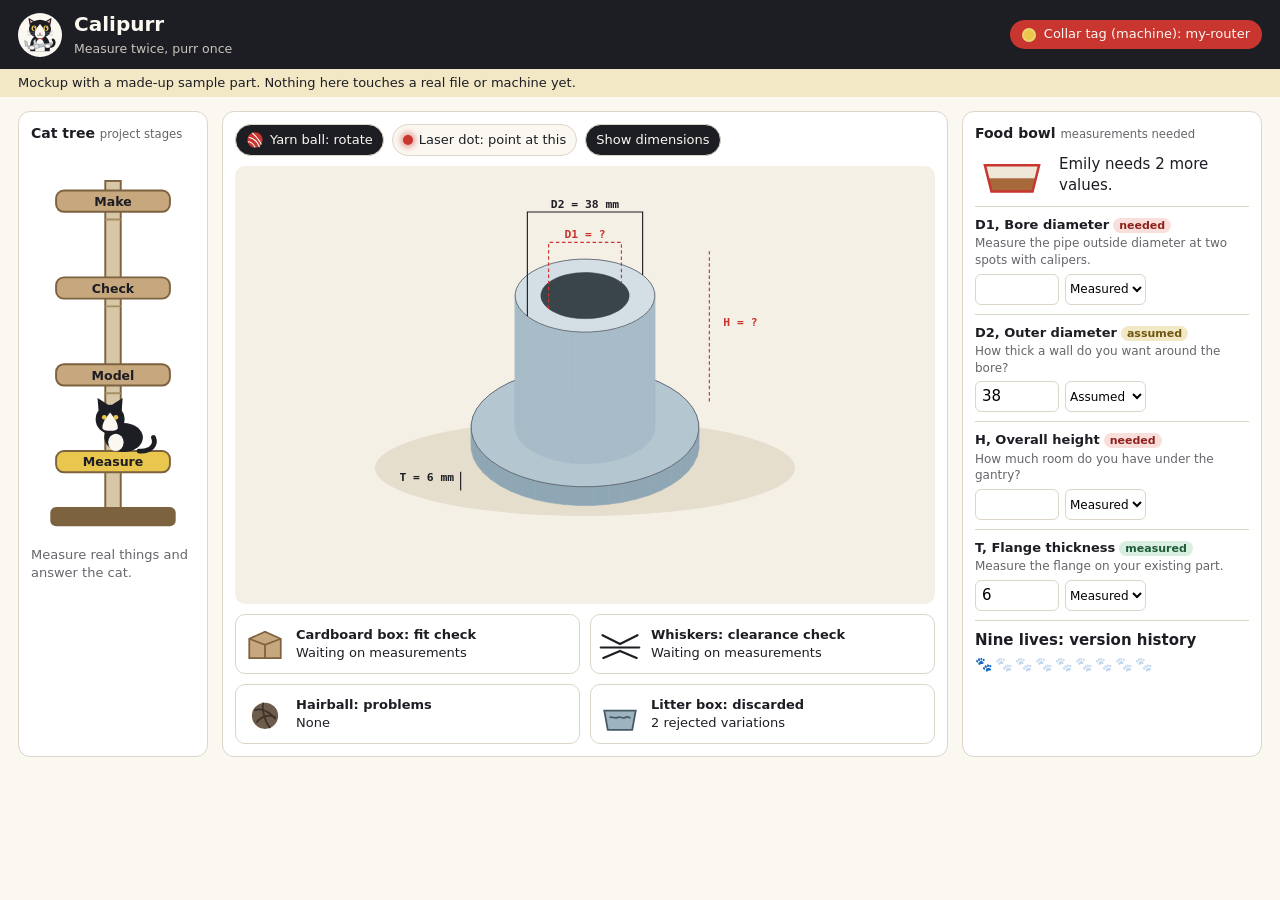
==== docs/mockup.html @ f8ed78a1 "Start calipurr: machine profiles, skill, mascot, and GUI mockup Add the machine profile CLI, which s" ====
<!DOCTYPE html>
<html lang="en">
<head>
<meta charset="utf-8">
<meta name="viewport" content="width=device-width, initial-scale=1">
<title>Calipurr GUI mockup</title>
<style>
:root{--ink:#1d1d24;--paper:#fbf8f1;--panel:#fff;--line:#dcd6c8;--muted:#68646b;--red:#c8362f;--gold:#b8901c;--green:#2d7a4e}
*{box-sizing:border-box}
body{margin:0;background:var(--paper);color:var(--ink);font:15px/1.4 ui-rounded,"SF Pro Rounded",system-ui,sans-serif}
header{display:flex;align-items:center;gap:12px;padding:10px 18px;background:var(--ink);color:var(--paper)}
header img{width:44px;height:44px;background:var(--paper);border-radius:50%;padding:2px}
header h1{font-size:20px;margin:0}
header small{color:#c9c5ba}
.tag{margin-left:auto;display:flex;align-items:center;gap:8px;background:var(--red);padding:5px 12px;border-radius:999px;font-size:13px}
.tag i{width:14px;height:14px;border-radius:50%;background:#e9c74e;border:2px solid #fff3}
.banner{background:#f3e8c6;padding:5px 18px;font-size:13px}
main{display:grid;grid-template-columns:190px minmax(0,1fr) 300px;gap:14px;padding:14px 18px;max-width:1320px;margin:auto}
.card{background:var(--panel);border:1px solid var(--line);border-radius:12px;padding:12px}
h2{font-size:14px;margin:0 0 8px}
h2 small{font-weight:400;color:var(--muted)}
.tree svg{width:100%;display:block}
.perch{cursor:pointer}
.perch rect{fill:#c7a77d;stroke:#7d6240;stroke-width:2}
.perch.on rect{fill:#e9c74e}
.perch text{font:700 13px system-ui;fill:var(--ink);pointer-events:none;text-anchor:middle}
.perch:focus-visible rect{stroke:var(--red);stroke-width:4}
#stagecat{transition:transform .45s cubic-bezier(.3,1.4,.5,1)}
.stage-note{font-size:13px;color:var(--muted);margin:8px 0 0}
.tools{display:flex;gap:8px;margin-bottom:10px;flex-wrap:wrap}
.tools button{display:flex;align-items:center;gap:6px;font:inherit;font-size:13px;padding:6px 10px;background:var(--paper);border:1px solid var(--line);border-radius:999px;cursor:pointer;color:var(--ink)}
.tools button[aria-pressed=true]{background:var(--ink);color:var(--paper)}
.tools .dot{width:10px;height:10px;border-radius:50%;background:var(--red);box-shadow:0 0 6px 2px #c8362f88}
.stage{position:relative;background:#f4f0e6;border-radius:10px;overflow:hidden;touch-action:none}
#view{display:block;width:100%;aspect-ratio:16/10}
#view.pointing{cursor:crosshair}
#view.spinning{cursor:grab}
.pin{fill:var(--red);stroke:#fff;stroke-width:2}
.dim{font:600 13px ui-monospace,monospace;fill:var(--ink)}
.dim.need{fill:var(--red)}
.dimline{stroke:var(--ink);stroke-width:1.3;fill:none}
.dimline.need{stroke:var(--red);stroke-dasharray:4 3}
.status-row{display:grid;grid-template-columns:repeat(2,minmax(0,1fr));gap:10px;margin-top:10px}
.mini{display:flex;gap:10px;align-items:center;border:1px solid var(--line);border-radius:10px;padding:8px;font-size:13px}
.mini svg{width:42px;height:42px;flex:none}
.mini b{display:block}
.bowl-wrap{display:flex;gap:10px;align-items:center;margin-bottom:8px}
.bowl-wrap svg{width:74px;flex:none}
.field{border-top:1px solid var(--line);padding:9px 0}
.field label{display:block;font-weight:600;font-size:13px}
.field p{margin:1px 0 5px;font-size:12px;color:var(--muted)}
.field .row{display:flex;gap:6px}
.field input{width:84px;font:inherit;padding:4px 6px;border:1px solid var(--line);border-radius:6px}
.field select{font:inherit;font-size:12px;border:1px solid var(--line);border-radius:6px;background:#fff}
.badge{font-size:11px;font-weight:700;padding:1px 6px;border-radius:999px;margin-left:4px}
.badge.needed{background:#f9dfdc;color:#8f211c}.badge.assumed{background:#f3e8c6;color:#6f5610}.badge.measured{background:#d8eee0;color:#1d5a37}
.comments{list-style:none;padding:0;margin:8px 0 0;font-size:13px}
.comments li{padding:5px 0;border-top:1px solid var(--line)}
.comments input{width:100%;font:inherit;padding:4px;border:1px solid var(--line);border-radius:6px}
.lives{display:flex;gap:3px;margin-top:4px}
.lives span{font-size:14px;opacity:.25}.lives span.on{opacity:1}
@media(max-width:980px){main{grid-template-columns:1fr}.tree svg{max-width:220px;margin:auto}}
@media(prefers-reduced-motion:reduce){#stagecat{transition:none}}
</style>
</head>
<body>
<header>
  <img src="../assets/logo.svg" alt="">
  <div><h1>Calipurr</h1><small>Measure twice, purr once</small></div>
  <div class="tag" title="Active machine profile"><i></i>Collar tag (machine): my-router</div>
</header>
<div class="banner">Mockup with a made-up sample part. Nothing here touches a real file or machine yet.</div>
<main>
  <section class="card tree" aria-label="Project stages">
    <h2>Cat tree <small>project stages</small></h2>
    <svg viewBox="0 0 170 400" id="tree">
      <rect x="77" y="30" width="16" height="340" fill="#d8c7a6" stroke="#7d6240" stroke-width="2"/>
      <path d="M77 60h16M77 70h16M77 150h16M77 160h16M77 240h16M77 250h16M77 330h16" stroke="#a78e63" stroke-width="2"/>
      <rect x="20" y="368" width="130" height="20" rx="6" fill="#7d6240"/>
      <g class="perch" data-i="3" tabindex="0" role="button" aria-label="Make stage"><rect x="26" y="40" width="118" height="22" rx="8"/><text x="85" y="56">Make</text></g>
      <g class="perch" data-i="2" tabindex="0" role="button" aria-label="Check stage"><rect x="26" y="130" width="118" height="22" rx="8"/><text x="85" y="146">Check</text></g>
      <g class="perch" data-i="1" tabindex="0" role="button" aria-label="Model stage"><rect x="26" y="220" width="118" height="22" rx="8"/><text x="85" y="236">Model</text></g>
      <g class="perch" data-i="0" tabindex="0" role="button" aria-label="Measure stage"><rect x="26" y="310" width="118" height="22" rx="8"/><text x="85" y="326">Measure</text></g>
      <g id="stagecat">
        <path d="M112 0c13 1 18-7 15-14" fill="none" stroke="#1d1d24" stroke-width="5" stroke-linecap="round"/>
        <ellipse cx="96" cy="-14" rx="20" ry="15" fill="#1d1d24"/>
        <ellipse cx="88" cy="-9" rx="8" ry="9" fill="#fbf8f1"/>
        <circle cx="82" cy="-33" r="15" fill="#1d1d24"/>
        <path d="M70-42l-1-13 11 7zM94-42l1-13-11 7z" fill="#1d1d24"/>
        <path d="M82-40c-5 6-8 11-8 16 0 4 16 4 16 0 0-5-3-10-8-16z" fill="#fbf8f1"/>
        <circle cx="76" cy="-35" r="2.5" fill="#e9c74e"/><circle cx="88" cy="-35" r="2.5" fill="#e9c74e"/>
      </g>
    </svg>
    <p class="stage-note" id="stagenote" aria-live="polite"></p>
  </section>

  <section>
    <div class="card">
      <div class="tools" role="toolbar" aria-label="View tools">
        <button id="spin" aria-pressed="true"><svg width="18" height="18" viewBox="0 0 20 20" aria-hidden="true"><circle cx="10" cy="10" r="8.5" fill="#c8362f"/><path d="M3 7c5 1 10 5 12 11M7 2c3 3 8 8 10 13M2 12c3 0 6 2 8 6" fill="none" stroke="#fff" stroke-width="1.2"/></svg>Yarn ball: rotate</button>
        <button id="point" aria-pressed="false"><span class="dot"></span>Laser dot: point at this</button>
        <button id="dims" aria-pressed="true">Show dimensions</button>
      </div>
      <div class="stage"><svg id="view" viewBox="0 0 800 500" role="img" aria-label="Rotatable sample adapter with dimension callouts"></svg></div>
      <ul class="comments" id="comments" aria-label="Pinned comments"></ul>
      <div class="status-row">
        <div class="mini"><svg viewBox="0 0 48 48" aria-hidden="true"><path d="M6 18l18-8 18 8v22H6z" fill="#c7a77d" stroke="#7d6240" stroke-width="2"/><path d="M6 18l18 7 18-7M24 25v15" fill="none" stroke="#7d6240" stroke-width="2"/></svg><div><b>Cardboard box: fit check</b><span id="fit"></span></div></div>
        <div class="mini"><svg viewBox="0 0 48 48" aria-hidden="true"><path d="M24 24 4 14M24 28H2M24 32 5 40M24 24l20-10M24 28h22M24 32l19 8" stroke="#1d1d24" stroke-width="2.5" stroke-linecap="round"/></svg><div><b>Whiskers: clearance check</b><span id="whiskers"></span></div></div>
        <div class="mini"><svg viewBox="0 0 48 48" aria-hidden="true"><circle cx="24" cy="26" r="15" fill="#6d5c4c"/><path d="M12 20c8-4 18 2 24 10M14 34c6-8 16-10 22-6M22 11c-2 8 2 22 8 29" fill="none" stroke="#3d3229" stroke-width="2"/></svg><div><b>Hairball: problems</b><span id="problems"></span></div></div>
        <div class="mini"><svg viewBox="0 0 48 48" aria-hidden="true"><path d="M6 20h36l-4 22H10z" fill="#9db4c0" stroke="#465a65" stroke-width="2"/><path d="M12 28c3-2 6 2 9 0s6 2 9 0 5 1 6 0" fill="none" stroke="#465a65" stroke-width="2"/></svg><div><b>Litter box: discarded</b>2 rejected variations</div></div>
      </div>
    </div>
  </section>

  <aside class="card" aria-label="Measurements needed">
    <h2>Food bowl <small>measurements needed</small></h2>
    <div class="bowl-wrap">
      <svg viewBox="0 0 90 56" aria-hidden="true"><defs><clipPath id="bowlclip"><path d="M12 16h66l-8 32H20z"/></clipPath></defs><path d="M12 16h66l-8 32H20z" fill="#eee7d7"/><rect id="kibble" x="0" y="48" width="90" height="0" fill="#a8693a" clip-path="url(#bowlclip)"/><path d="M12 16h66l-8 32H20z" fill="none" stroke="#c8362f" stroke-width="3"/></svg>
      <div id="bowlmsg" aria-live="polite"></div>
    </div>
    <div id="fields"></div>
    <div class="field"><b>Nine lives: version history</b><div class="lives" id="lives" aria-label="Versions used"></div></div>
  </aside>
</main>
<script>
const FIELDS=[
  {key:'D1',name:'Bore diameter',ask:'Measure the pipe outside diameter at two spots with calipers.',value:null,status:'needed'},
  {key:'D2',name:'Outer diameter',ask:'How thick a wall do you want around the bore?',value:38,status:'assumed'},
  {key:'H',name:'Overall height',ask:'How much room do you have under the gantry?',value:null,status:'needed'},
  {key:'T',name:'Flange thickness',ask:'Measure the flange on your existing part.',value:6,status:'measured'}];
const STAGES=['Measure real things and answer the cat.','Model the part from those numbers.','Check fit, clearance and problems.','Export for the printer, router or laser.'];
const PERCH_Y=[310,220,130,40];
let yaw=-.6,pitch=.55,mode='spin',showDims=true,pins=[],lives=1;

function el(id){return document.getElementById(id)}
function esc(s){const d=document.createElement('div');d.textContent=s;return d.innerHTML}
function val(k,fallback){const f=FIELDS.find(x=>x.key===k);return f.value??fallback}

function setStage(i){
  document.querySelectorAll('.perch').forEach(p=>p.classList.toggle('on',+p.dataset.i===i));
  el('stagecat').style.transform=`translateY(${PERCH_Y[i]}px)`;
  el('stagenote').textContent=STAGES[i];
}
document.querySelectorAll('.perch').forEach(p=>{
  p.onclick=()=>setStage(+p.dataset.i);
  p.onkeydown=e=>{if(e.key==='Enter'||e.key===' '){e.preventDefault();setStage(+p.dataset.i)}};
});

function project(x,y,z){
  const cy=Math.cos(yaw),sy=Math.sin(yaw),cp=Math.cos(pitch),sp=Math.sin(pitch);
  const X=x*cy-z*sy,Z=x*sy+z*cy,Y=y*cp-Z*sp,depth=y*sp+Z*cp;
  return{x:400+X*4.2,y:320-Y*4.2,depth};
}
function ring(r,y,n=48){return Array.from({length:n},(_,i)=>{const a=i/n*Math.PI*2;return project(r*Math.cos(a),y,r*Math.sin(a))})}
function poly(pts,fill,stroke='#3a3a44'){return`<polygon points="${pts.map(p=>p.x.toFixed(1)+','+p.y.toFixed(1)).join(' ')}" fill="${fill}" stroke="${stroke}" stroke-width=".7"/>`}
function tube(rOut,y0,y1,fill){
  const a=ring(rOut,y0),b=ring(rOut,y1);
  const quads=a.map((p,i)=>{const j=(i+1)%a.length;return{d:p.depth+a[j].depth+b[i].depth+b[j].depth,pts:[p,a[j],b[j],b[i]]}});
  quads.sort((m,n)=>m.d-n.d);
  return quads.map(q=>poly(q.pts,fill,fill)).join('');
}
function render(){
  const d1=val('D1',24),d2=val('D2',38),h=val('H',48),t=val('T',6),fl=d2/2+12;
  const flangeTop=ring(fl,t),stemTop=ring(d2/2,h),bore=ring(d1/2,h);
  let s='<ellipse cx="400" cy="345" rx="240" ry="55" fill="#e5decd"/>';
  s+=tube(fl,0,t,'#8fa7b5')+poly(flangeTop,'#b4c7d1');
  s+=tube(d2/2,t,h,'#a7bcc8')+poly(stemTop,'#d3dfe5')+poly(bore,'#39444b');
  if(showDims){
    s+=callout('D1',project(-d1/2,h,0),project(d1/2,h,0),-46);
    s+=callout('D2',project(-d2/2,h,0),project(d2/2,h,0),-72);
    const side=project(fl+10,0,0),sideTop=project(fl+10,h,0);
    s+=leader('H',side,sideTop,16);
    const tl=project(-fl-10,0,0),tt=project(-fl-10,t,0);
    s+=leader('T',tl,tt,-70);
  }
  pins.forEach((p,i)=>{s+=`<circle class="pin" cx="${p.x}" cy="${p.y}" r="8"/><text x="${p.x}" y="${p.y+4}" text-anchor="middle" font-size="11" fill="#fff" font-weight="700">${i+1}</text>`});
  el('view').innerHTML=s;
}
function label(k){const f=FIELDS.find(x=>x.key===k);return f.value==null?`${k} = ?`:`${k} = ${f.value} mm`}
function needs(k){return FIELDS.find(x=>x.key===k).value==null?' need':''}
function callout(k,a,b,off){
  const y=Math.min(a.y,b.y)+off,c=needs(k);
  return`<path class="dimline${c}" d="M${a.x} ${a.y}V${y}H${b.x}V${b.y}"/><text class="dim${c}" x="${(a.x+b.x)/2}" y="${y-5}" text-anchor="middle">${label(k)}</text>`;
}
function leader(k,a,b,tx){
  const c=needs(k);
  return`<path class="dimline${c}" d="M${a.x} ${a.y}L${b.x} ${b.y}"/><text class="dim${c}" x="${(a.x+b.x)/2+tx}" y="${(a.y+b.y)/2}">${label(k)}</text>`;
}

function renderFields(){
  el('fields').innerHTML=FIELDS.map(f=>`<div class="field"><label for="f-${f.key}">${f.key}, ${esc(f.name)}<span class="badge ${f.status}">${f.status}</span></label><p>${esc(f.ask)}</p><div class="row"><input id="f-${f.key}" type="number" min="0.01" step="0.01" inputmode="decimal" value="${f.value??''}" aria-label="${esc(f.name)} in millimeters"><select id="s-${f.key}" aria-label="How you know ${esc(f.name)}"><option value="measured"${f.status==='measured'?' selected':''}>Measured</option><option value="assumed"${f.status==='assumed'?' selected':''}>Assumed</option></select></div></div>`).join('');
  FIELDS.forEach(f=>{
    const commit=()=>{
      const raw=el('f-'+f.key).value,num=parseFloat(raw);
      const ok=raw!==''&&num>0;
      const next=ok?num:null,st=ok?el('s-'+f.key).value:'needed';
      if(next===f.value&&st===f.status)return;
      f.value=next;f.status=st;
      if(ok&&lives<9)lives++;
      renderFields();refresh();
    };
    el('f-'+f.key).onchange=commit;el('s-'+f.key).onchange=commit;
  });
}
function refresh(){
  const missing=FIELDS.filter(f=>f.value==null).length,fed=FIELDS.length-missing;
  const h=32*fed/FIELDS.length;
  el('kibble').setAttribute('y',48-h);el('kibble').setAttribute('height',h);
  el('bowlmsg').textContent=missing?`Emily needs ${missing} more value${missing>1?'s':''}.`:'Bowl full. Emily is purring.';
  el('fit').textContent=missing?'Waiting on measurements':'If it fits, I sits. Fits sample limits.';
  el('whiskers').textContent=missing?'Waiting on measurements':'Sample clearance OK';
  const d1=val('D1',24),d2=val('D2',38);
  el('problems').textContent=d1>=d2?'Bore is wider than the outer diameter':'None';
  el('lives').innerHTML=Array.from({length:9},(_,i)=>`<span class="${i<lives?'on':''}">🐾</span>`).join('');
  render();
}
function setMode(m){mode=m;el('spin').setAttribute('aria-pressed',m==='spin');el('point').setAttribute('aria-pressed',m==='point');el('view').className=m==='point'?'pointing':'spinning'}
el('spin').onclick=()=>setMode('spin');el('point').onclick=()=>setMode('point');
el('dims').onclick=()=>{showDims=!showDims;el('dims').setAttribute('aria-pressed',showDims);render()};

const view=el('view');let drag=null;
view.addEventListener('pointerdown',e=>{
  if(mode==='spin'){drag={x:e.clientX,y:e.clientY};view.setPointerCapture(e.pointerId);return}
  const pt=new DOMPoint(e.clientX,e.clientY).matrixTransform(view.getScreenCTM().inverse());
  pins.push({x:+pt.x.toFixed(1),y:+pt.y.toFixed(1),text:''});
  renderComments(true);render();
});
view.addEventListener('pointermove',e=>{if(!drag)return;yaw+=(e.clientX-drag.x)*.01;pitch=Math.max(.1,Math.min(1.35,pitch+(e.clientY-drag.y)*.01));drag={x:e.clientX,y:e.clientY};render()});
view.addEventListener('pointerup',()=>drag=null);
function renderComments(focus){
  el('comments').innerHTML=pins.map((p,i)=>`<li><label><b>Dot ${i+1}.</b> <input data-i="${i}" placeholder="Tell Emily about this spot" value="${esc(p.text).replace(/"/g,'&quot;')}"></label></li>`).join('');
  el('comments').querySelectorAll('input').forEach(n=>n.oninput=()=>pins[+n.dataset.i].text=n.value);
  if(focus){const all=el('comments').querySelectorAll('input');all[all.length-1].focus()}
}
setMode('spin');setStage(0);renderFields();refresh();
</script>
</body>
</html>
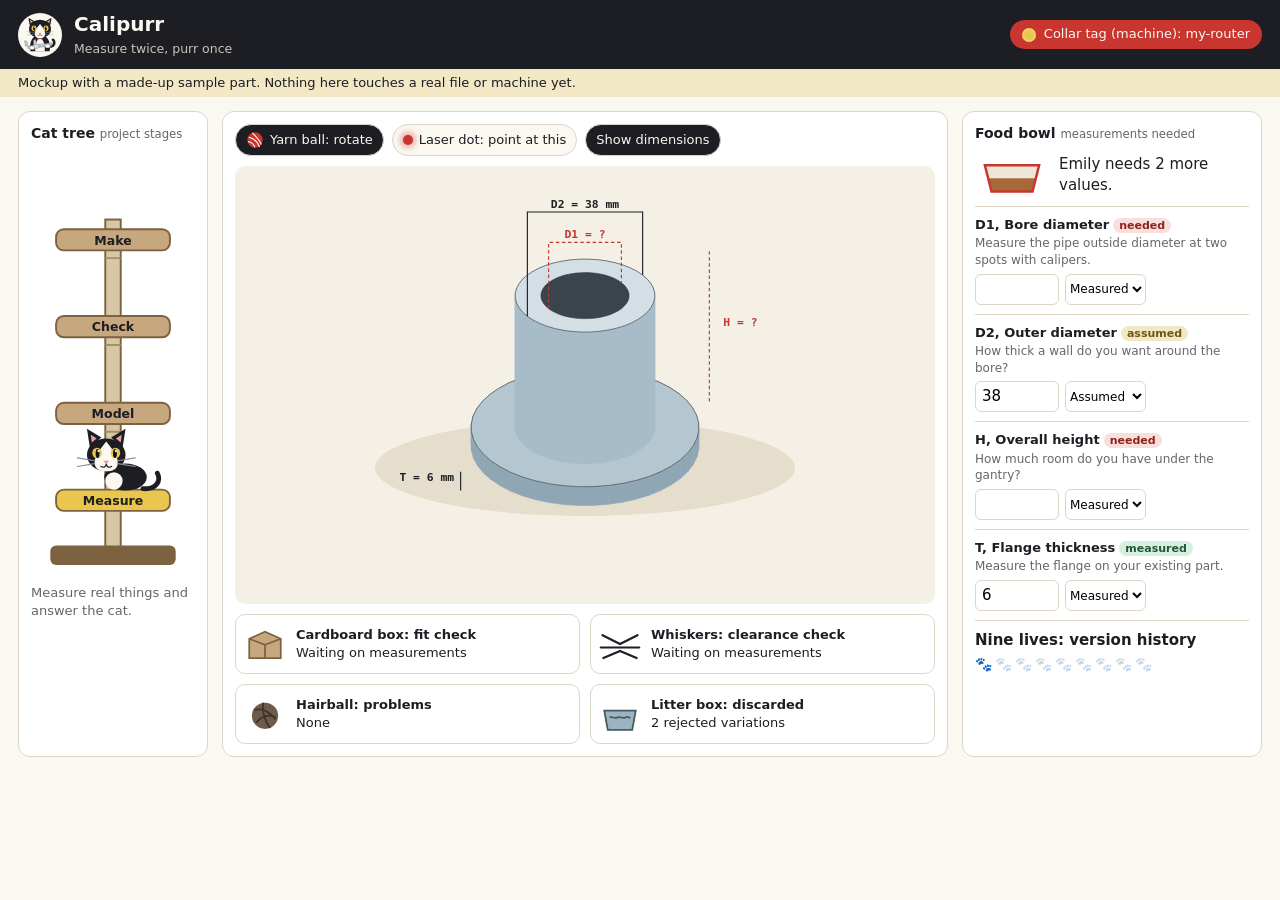
==== commit d97d251b: "Give Emily a face and make laser dots removable Dots can be removed with a button beside the comment" ====
--- a/docs/mockup.html
+++ b/docs/mockup.html
@@ -55,8 +55,12 @@
 .badge{font-size:11px;font-weight:700;padding:1px 6px;border-radius:999px;margin-left:4px}
 .badge.needed{background:#f9dfdc;color:#8f211c}.badge.assumed{background:#f3e8c6;color:#6f5610}.badge.measured{background:#d8eee0;color:#1d5a37}
 .comments{list-style:none;padding:0;margin:8px 0 0;font-size:13px}
-.comments li{padding:5px 0;border-top:1px solid var(--line)}
+.comments li{display:flex;align-items:flex-end;gap:6px;padding:5px 0;border-top:1px solid var(--line)}
+.comments label{flex:1}
 .comments input{width:100%;font:inherit;padding:4px;border:1px solid var(--line);border-radius:6px}
+.comments button{font:inherit;line-height:1;width:30px;height:30px;background:var(--paper);border:1px solid var(--line);border-radius:6px;cursor:pointer;color:var(--ink)}
+.comments button:hover{background:#f9dfdc}
+#view.pointing .pinmark{cursor:pointer}
 .lives{display:flex;gap:3px;margin-top:4px}
 .lives span{font-size:14px;opacity:.25}.lives span.on{opacity:1}
 @media(max-width:980px){main{grid-template-columns:1fr}.tree svg{max-width:220px;margin:auto}}
@@ -73,7 +77,7 @@
 <main>
   <section class="card tree" aria-label="Project stages">
     <h2>Cat tree <small>project stages</small></h2>
-    <svg viewBox="0 0 170 400" id="tree">
+    <svg viewBox="0 -40 170 440" id="tree">
       <rect x="77" y="30" width="16" height="340" fill="#d8c7a6" stroke="#7d6240" stroke-width="2"/>
       <path d="M77 60h16M77 70h16M77 150h16M77 160h16M77 240h16M77 250h16M77 330h16" stroke="#a78e63" stroke-width="2"/>
       <rect x="20" y="368" width="130" height="20" rx="6" fill="#7d6240"/>
@@ -82,13 +86,19 @@
       <g class="perch" data-i="1" tabindex="0" role="button" aria-label="Model stage"><rect x="26" y="220" width="118" height="22" rx="8"/><text x="85" y="236">Model</text></g>
       <g class="perch" data-i="0" tabindex="0" role="button" aria-label="Measure stage"><rect x="26" y="310" width="118" height="22" rx="8"/><text x="85" y="326">Measure</text></g>
       <g id="stagecat">
-        <path d="M112 0c13 1 18-7 15-14" fill="none" stroke="#1d1d24" stroke-width="5" stroke-linecap="round"/>
-        <ellipse cx="96" cy="-14" rx="20" ry="15" fill="#1d1d24"/>
-        <ellipse cx="88" cy="-9" rx="8" ry="9" fill="#fbf8f1"/>
-        <circle cx="82" cy="-33" r="15" fill="#1d1d24"/>
-        <path d="M70-42l-1-13 11 7zM94-42l1-13-11 7z" fill="#1d1d24"/>
-        <path d="M82-40c-5 6-8 11-8 16 0 4 16 4 16 0 0-5-3-10-8-16z" fill="#fbf8f1"/>
-        <circle cx="76" cy="-35" r="2.5" fill="#e9c74e"/><circle cx="88" cy="-35" r="2.5" fill="#e9c74e"/>
+        <path d="M116 -1c14 1 19-8 15-16" fill="none" stroke="#1d1d24" stroke-width="5" stroke-linecap="round"/>
+        <ellipse cx="98" cy="-13" rx="22" ry="14" fill="#1d1d24"/>
+        <ellipse cx="86" cy="-9" rx="9" ry="9" fill="#fbf8f1"/>
+        <path d="M61-44l-3-19 15 9zM95-44l3-19-15 9z" fill="#1d1d24"/>
+        <path d="M63-49l-1-8 6 4zM93-49l1-8-6 4z" fill="#ec9fa4"/>
+        <ellipse cx="78" cy="-36" rx="20" ry="17" fill="#1d1d24"/>
+        <path d="M78-50c-6 8-12 14-12 22 0 7 6 9 12 9s12-2 12-9c0-8-6-14-12-22z" fill="#fbf8f1"/>
+        <ellipse cx="68.5" cy="-38" rx="5" ry="5.5" fill="#e9c74e"/><ellipse cx="87.5" cy="-38" rx="5" ry="5.5" fill="#e9c74e"/>
+        <ellipse cx="69" cy="-37.5" rx="2" ry="4.6" fill="#111116"/><ellipse cx="87" cy="-37.5" rx="2" ry="4.6" fill="#111116"/>
+        <circle cx="70" cy="-40" r="1.2" fill="#fff"/><circle cx="88" cy="-40" r="1.2" fill="#fff"/>
+        <path d="M75-30h6l-3 3.5z" fill="#ec8f96"/>
+        <path d="M78-26.5c0 3-3 4-5.5 2.5M78-26.5c0 3 3 4 5.5 2.5" fill="none" stroke="#1d1d24" stroke-width="1.4" stroke-linecap="round"/>
+        <path d="M66-30l-18-3M66-27l-18 3M90-30l18-3M90-27l18 3" stroke="#8d8d96" stroke-width="1.2" stroke-linecap="round"/>
       </g>
     </svg>
     <p class="stage-note" id="stagenote" aria-live="polite"></p>
@@ -173,7 +183,7 @@
     const tl=project(-fl-10,0,0),tt=project(-fl-10,t,0);
     s+=leader('T',tl,tt,-70);
   }
-  pins.forEach((p,i)=>{s+=`<circle class="pin" cx="${p.x}" cy="${p.y}" r="8"/><text x="${p.x}" y="${p.y+4}" text-anchor="middle" font-size="11" fill="#fff" font-weight="700">${i+1}</text>`});
+  pins.forEach((p,i)=>{s+=`<g class="pinmark" data-i="${i}"><title>Dot ${i+1}. Click with the laser dot tool to remove it.</title><circle class="pin" cx="${p.x}" cy="${p.y}" r="8"/><text x="${p.x}" y="${p.y+4}" text-anchor="middle" font-size="11" fill="#fff" font-weight="700">${i+1}</text></g>`});
   el('view').innerHTML=s;
 }
 function label(k){const f=FIELDS.find(x=>x.key===k);return f.value==null?`${k} = ?`:`${k} = ${f.value} mm`}
@@ -220,16 +230,23 @@
 
 const view=el('view');let drag=null;
 view.addEventListener('pointerdown',e=>{
-  if(mode==='spin'){drag={x:e.clientX,y:e.clientY};view.setPointerCapture(e.pointerId);return}
+  if(mode==='spin'){drag={x:e.clientX,y:e.clientY};view.setPointerCapture(e.pointerId)}
+});
+view.addEventListener('click',e=>{
+  if(mode!=='point')return;
+  const dot=e.target.closest('.pinmark');
+  if(dot){removePin(+dot.dataset.i);return}
   const pt=new DOMPoint(e.clientX,e.clientY).matrixTransform(view.getScreenCTM().inverse());
   pins.push({x:+pt.x.toFixed(1),y:+pt.y.toFixed(1),text:''});
   renderComments(true);render();
 });
 view.addEventListener('pointermove',e=>{if(!drag)return;yaw+=(e.clientX-drag.x)*.01;pitch=Math.max(.1,Math.min(1.35,pitch+(e.clientY-drag.y)*.01));drag={x:e.clientX,y:e.clientY};render()});
 view.addEventListener('pointerup',()=>drag=null);
+function removePin(i){pins.splice(i,1);renderComments(false);render()}
 function renderComments(focus){
-  el('comments').innerHTML=pins.map((p,i)=>`<li><label><b>Dot ${i+1}.</b> <input data-i="${i}" placeholder="Tell Emily about this spot" value="${esc(p.text).replace(/"/g,'&quot;')}"></label></li>`).join('');
+  el('comments').innerHTML=pins.map((p,i)=>`<li><label><b>Dot ${i+1}.</b> <input data-i="${i}" placeholder="Tell Emily about this spot" value="${esc(p.text).replace(/"/g,'&quot;')}"></label><button type="button" data-i="${i}" aria-label="Remove dot ${i+1}" title="Remove dot ${i+1}">×</button></li>`).join('');
   el('comments').querySelectorAll('input').forEach(n=>n.oninput=()=>pins[+n.dataset.i].text=n.value);
+  el('comments').querySelectorAll('button').forEach(n=>n.onclick=()=>{removePin(+n.dataset.i);el('point').focus()});
   if(focus){const all=el('comments').querySelectorAll('input');all[all.length-1].focus()}
 }
 setMode('spin');setStage(0);renderFields();refresh();
